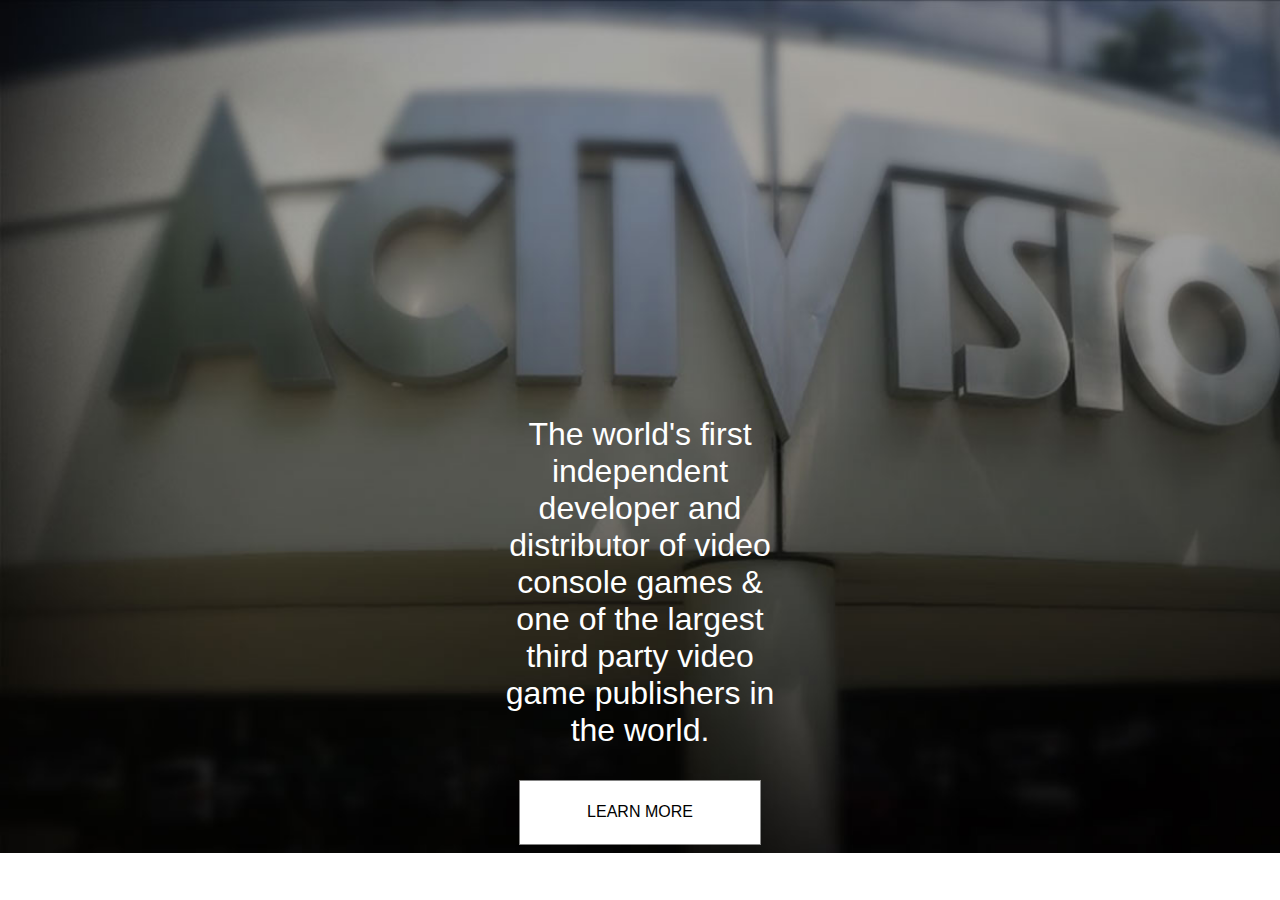
==== hero-test/index.html @ 49460ad6 "initial commit" ====
<!DOCTYPE html>
<html>
  <head>
    <title>Hero Test</title>
    <link rel="stylesheet" href="styles.css" />
    <script src="https://ajax.googleapis.com/ajax/libs/jquery/3.5.1/jquery.min.js"></script>

    <link
      rel="stylesheet"
      type="text/css"
      href="/path/to/modal-video.min.css"
    />
    <script src="http://code.jquery.com/jquery-2.2.4.min.js"></script>
    <script src="/path/to/modal-video.js"></script>
    <script src="script.js" async defer></script>
  </head>
  <body class="bg">
    <div>
      <div class="para-center">
        <p class="para">
          The world's first independent developer and distributor of video
          console games & one of the largest third party video game publishers
          in the world.
        </p>
      </div>

      <div class="popup-overlay">
        <div class="popup-content">
          <iframe
            width="560"
            height="315"
            src="https://www.youtube.com/embed/pT7a87NND4I"
            frameborder="0"
            allow="accelerometer; autoplay; encrypted-media; gyroscope; picture-in-picture"
            allowfullscreen
          ></iframe>
          <button class="closeBtn">
            X
          </button>
        </div>
      </div>
      <div class="button-center">
        <button class="openBtn">Learn More</button>
      </div>
    </div>
  </body>
</html>
---- hero-test/styles.css ----
body {
  /* background-image: url('../Hero_img_mobile_01.jpg'); */
  background-size: cover;
  background-repeat: no-repeat;
}

.popup-overlay {
  align-content: center;
  visibility: hidden;
  position: absolute;
  background: #ffffff;
  top: 50%;
  left: 50%;
  transform: translate(-50%, -50%);
}

.popup-overlay.active {
  visibility: visible;
  text-align: center;
}

.popup-content {
  visibility: hidden;
}

.popup-content.active {
  visibility: visible;
}

.closeBtn {
  display: flex;
  align-content: center;
  border-radius: 30px;
  margin: 0.2rem;
  font-size: 1rem;
  color: #666666;
  background: #ffffff;
  border: 1px solid #666666;
}
.closeBtn:hover {
  border: 1px solid #666666;
  background: #666666;
  color: #ffffff;
}

.para {
  display: flex;
  align-items: flex-start;
  justify-content: center;
  /* border: 5px solid red; */
  margin-top: 13em;
  margin-left: 15em;
  margin-right: 15em;
  min-height: fit-content;
}

.para-center {
  text-align: center;
  font-size: 2em;
  font-family: Arial, Helvetica, sans-serif;
  color: white;
}

.button-center {
  display: flex;
  justify-content: center;
  align-items: flex-start;
  height: 4em;
  margin: 0 3em 0 3em;
  /* border: 5px solid red; */
}

.openBtn {
  background-color: white;
  border: none;
  color: black;
  padding: 0.2em 3em;
  text-align: center;
  text-transform: uppercase;
  display: inline-block;
  font-size: 1rem;
  width: 15em;
  padding: 1.4em;
  cursor: pointer;
  border: 0 solid;
  box-shadow: inset 0 0 20px rgba(255, 255, 255, 0);
  outline: 1px solid;
  outline-color: rgba(255, 255, 255, 0.5);
  outline-offset: 0px;
  text-shadow: none;
  transition: all 1250ms cubic-bezier(0.19, 1, 0.22, 1);
}

.openBtn:hover {
  border: 1px solid;
  box-shadow: inset 0 0 20px rgba(255, 255, 255, 0.5),
    0 0 20px rgba(255, 255, 255, 0.2);
  outline-color: rgba(255, 255, 255, 0);
  outline-offset: 15px;
  text-shadow: 1px 1px 2px #427388;
}
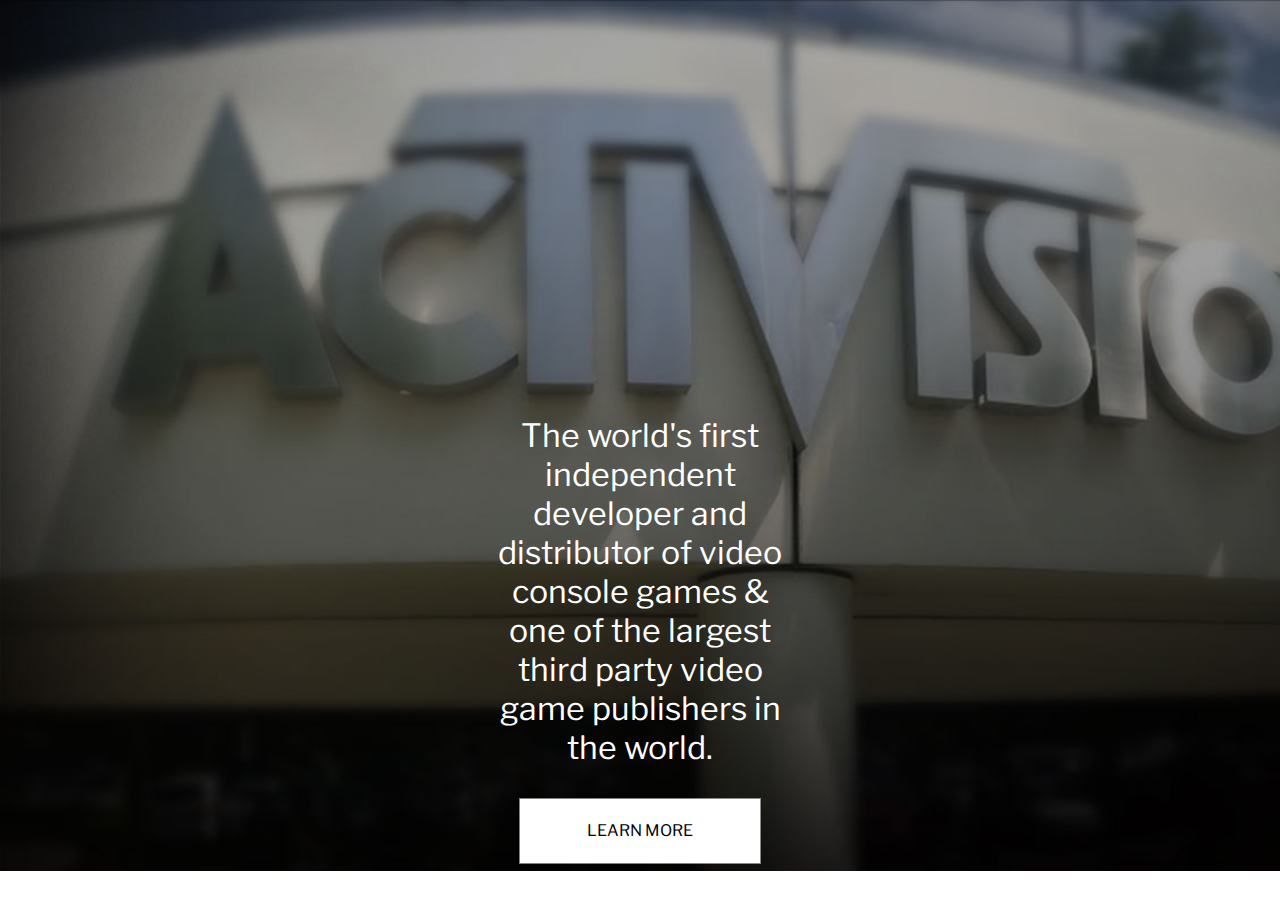
==== commit d56a3013: "cleaned up code and removed comments" ====
--- a/hero-test/index.html
+++ b/hero-test/index.html
@@ -4,7 +4,10 @@
     <title>Hero Test</title>
     <link rel="stylesheet" href="styles.css" />
     <script src="https://ajax.googleapis.com/ajax/libs/jquery/3.5.1/jquery.min.js"></script>
-
+    <link
+      href="https://fonts.googleapis.com/css?family=Libre Franklin"
+      rel="stylesheet"
+    />
     <link
       rel="stylesheet"
       type="text/css"
@@ -23,7 +26,6 @@
           in the world.
         </p>
       </div>
-
       <div class="popup-overlay">
         <div class="popup-content">
           <iframe
--- a/hero-test/styles.css
+++ b/hero-test/styles.css
@@ -1,5 +1,4 @@
 body {
-  /* background-image: url('../Hero_img_mobile_01.jpg'); */
   background-size: cover;
   background-repeat: no-repeat;
 }
@@ -47,7 +46,6 @@
   display: flex;
   align-items: flex-start;
   justify-content: center;
-  /* border: 5px solid red; */
   margin-top: 13em;
   margin-left: 15em;
   margin-right: 15em;
@@ -57,7 +55,7 @@
 .para-center {
   text-align: center;
   font-size: 2em;
-  font-family: Arial, Helvetica, sans-serif;
+  font-family: 'Libre Franklin';
   color: white;
 }
 
@@ -67,7 +65,6 @@
   align-items: flex-start;
   height: 4em;
   margin: 0 3em 0 3em;
-  /* border: 5px solid red; */
 }
 
 .openBtn {
@@ -79,6 +76,7 @@
   text-transform: uppercase;
   display: inline-block;
   font-size: 1rem;
+  font-family: 'Libre Franklin';
   width: 15em;
   padding: 1.4em;
   cursor: pointer;
